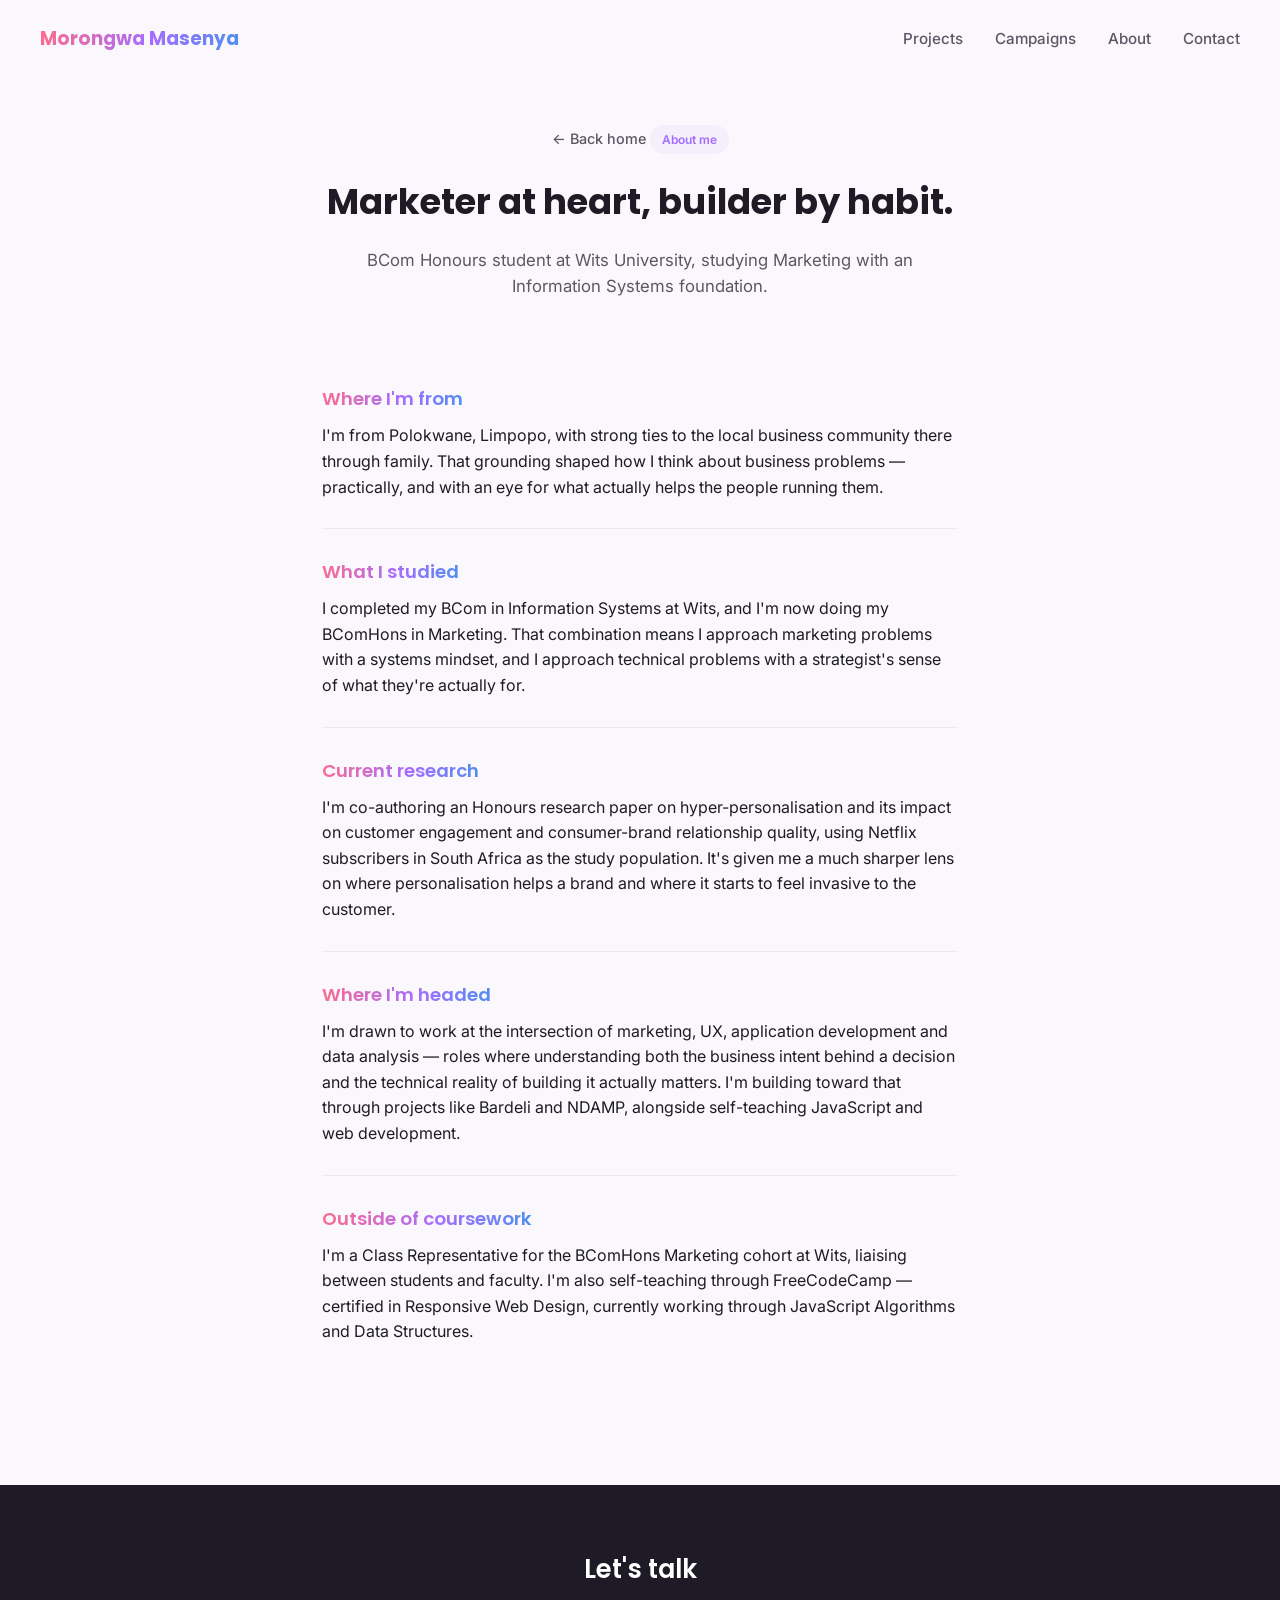
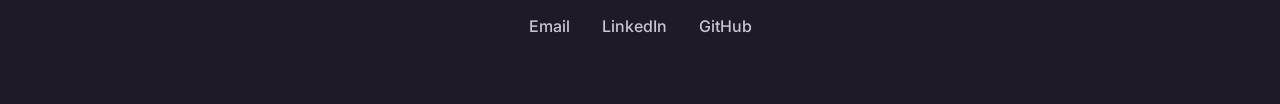
==== about.html @ e1d74e8e "Initial portfolio site" ====
<!DOCTYPE html>
<html lang="en">
<head>
<meta charset="UTF-8">
<meta name="viewport" content="width=device-width, initial-scale=1.0">
<title>About — Morongwa Masenya</title>
<link rel="preconnect" href="https://fonts.googleapis.com">
<link href="https://fonts.googleapis.com/css2?family=Poppins:wght@500;600;700&family=Inter:wght@400;500;600&display=swap" rel="stylesheet">
<link rel="stylesheet" href="css/styles.css">
</head>
<body>

<header class="site-header">
  <a href="index.html" class="logo">Morongwa Masenya</a>
  <nav class="main-nav" id="mainNav">
    <a href="index.html#work">Projects</a>
    <a href="campaign.html">Campaigns</a>
    <a href="about.html">About</a>
    <a href="index.html#contact">Contact</a>
  </nav>
  <button class="nav-toggle" id="navToggle" aria-label="Toggle menu">☰</button>
</header>

<section class="case-hero">
  <a href="index.html" class="back-link">← Back home</a>
  <span class="tag">About me</span>
  <h1>Marketer at heart, builder by habit.</h1>
  <p class="case-sub">BCom Honours student at Wits University, studying Marketing with an Information Systems foundation.</p>
</section>

<section class="case-content">

  <div class="case-block">
    <h2>Where I'm from</h2>
    <p>I'm from Polokwane, Limpopo, with strong ties to the local business community there through family. That grounding shaped how I think about business problems — practically, and with an eye for what actually helps the people running them.</p>
  </div>

  <div class="case-block">
    <h2>What I studied</h2>
    <p>I completed my BCom in Information Systems at Wits, and I'm now doing my BComHons in Marketing. That combination means I approach marketing problems with a systems mindset, and I approach technical problems with a strategist's sense of what they're actually for.</p>
  </div>

  <div class="case-block">
    <h2>Current research</h2>
    <p>I'm co-authoring an Honours research paper on hyper-personalisation and its impact on customer engagement and consumer-brand relationship quality, using Netflix subscribers in South Africa as the study population. It's given me a much sharper lens on where personalisation helps a brand and where it starts to feel invasive to the customer.</p>
  </div>

  <div class="case-block">
    <h2>Where I'm headed</h2>
    <p>I'm drawn to work at the intersection of marketing, UX, application development and data analysis — roles where understanding both the business intent behind a decision and the technical reality of building it actually matters. I'm building toward that through projects like Bardeli and NDAMP, alongside self-teaching JavaScript and web development.</p>
  </div>

  <div class="case-block">
    <h2>Outside of coursework</h2>
    <p>I'm a Class Representative for the BComHons Marketing cohort at Wits, liaising between students and faculty. I'm also self-teaching through FreeCodeCamp — certified in Responsive Web Design, currently working through JavaScript Algorithms and Data Structures.</p>
  </div>

</section>

<footer class="site-footer" id="contact">
  <h2>Let's talk</h2>
  <div class="footer-links">
    <a href="mailto:masenyamorongwa9@gmail.com">Email</a>
    <a href="https://linkedin.com/in/morongwa-masenya" target="_blank" rel="noopener">LinkedIn</a>
    <a href="https://github.com/morongwa-masenya" target="_blank" rel="noopener">GitHub</a>
  </div>
</footer>

<script src="js/main.js"></script>
</body>
</html>
---- css/styles.css ----
:root {
  --bg: #FAF8FC;
  --ink: #1E1B26;
  --muted: #5C5766;

  --pink: #FF6B8B;
  --purple: #A66CFF;
  --blue: #4D8FEF;
  --yellow: #F5B942;

  --gradient-main: linear-gradient(100deg, var(--pink), var(--purple) 55%, var(--blue));

  --font-display: 'Poppins', sans-serif;
  --font-body: 'Inter', sans-serif;
}

* { margin: 0; padding: 0; box-sizing: border-box; }

body {
  background: var(--bg);
  color: var(--ink);
  font-family: var(--font-body);
  line-height: 1.6;
}

a { text-decoration: none; color: inherit; }

/* ---- header ---- */
.site-header {
  display: flex;
  align-items: center;
  justify-content: space-between;
  padding: 1.5rem 2.5rem;
}

.logo {
  font-family: var(--font-display);
  font-weight: 700;
  font-size: 1.15rem;
  background: var(--gradient-main);
  -webkit-background-clip: text;
  background-clip: text;
  color: transparent;
}

.main-nav { display: flex; gap: 2rem; }
.main-nav a { font-weight: 500; font-size: 0.95rem; color: var(--muted); }
.main-nav a:hover { color: var(--ink); }

.nav-toggle { display: none; background: none; border: none; font-size: 1.5rem; cursor: pointer; }

/* ---- hero ---- */
.hero {
  padding: 5rem 2rem 4rem;
  max-width: 760px;
  margin: 0 auto;
  text-align: center;
}

.eyebrow {
  font-weight: 600;
  font-size: 0.8rem;
  letter-spacing: 0.06em;
  text-transform: uppercase;
  background: var(--gradient-main);
  -webkit-background-clip: text;
  background-clip: text;
  color: transparent;
  margin-bottom: 1.25rem;
}

.hero h1 {
  font-family: var(--font-display);
  font-weight: 700;
  font-size: 2.6rem;
  line-height: 1.2;
  margin-bottom: 1.25rem;
}

.hero-sub {
  font-size: 1.05rem;
  color: var(--muted);
  max-width: 560px;
  margin: 0 auto 2rem;
}

.hero-research {
  font-size: 0.9rem;
  color: var(--purple);
  font-weight: 500;
  max-width: 520px;
  margin: 0 auto 2rem;
}

.hero-cta { display: flex; gap: 1rem; justify-content: center; }

.btn {
  font-weight: 600;
  font-size: 0.95rem;
  padding: 0.75rem 1.6rem;
  border-radius: 8px;
  transition: transform 0.15s ease, box-shadow 0.15s ease;
}
.btn:hover { transform: translateY(-2px); }

.btn-gradient {
  background: var(--gradient-main);
  color: #fff;
  box-shadow: 0 8px 20px rgba(166, 108, 255, 0.25);
}

.btn-outline {
  background: transparent;
  border: 1.5px solid #DDD8E4;
  color: var(--ink);
}
.btn-outline:hover { border-color: var(--purple); }

/* ---- sections ---- */
.section-title {
  font-family: var(--font-display);
  font-weight: 600;
  font-size: 1.6rem;
  text-align: center;
  margin-bottom: 2.5rem;
}

.work, .skills, .about-teaser { padding: 4rem 2rem; max-width: 1100px; margin: 0 auto; }

/* ---- project cards ---- */
.card-grid {
  display: grid;
  grid-template-columns: repeat(auto-fit, minmax(260px, 1fr));
  gap: 1.75rem;
}

.proj-card {
  position: relative;
  display: block;
  background: #fff;
  padding: 2rem 1.75rem 1.75rem;
  border-radius: 14px;
  border: 1px solid #ECE8F1;
  box-shadow: 0 4px 16px rgba(30, 27, 38, 0.05);
  overflow: hidden;
  transition: transform 0.2s ease, box-shadow 0.2s ease;
}
.proj-card:hover {
  transform: translateY(-4px);
  box-shadow: 0 12px 28px rgba(30, 27, 38, 0.09);
}

.card-bar {
  position: absolute;
  top: 0; left: 0; right: 0;
  height: 5px;
}
.bar-1 { background: linear-gradient(90deg, var(--pink), var(--purple)); }
.bar-2 { background: linear-gradient(90deg, var(--purple), var(--blue)); }
.bar-3 { background: linear-gradient(90deg, var(--blue), var(--yellow)); }

.tag {
  display: inline-block;
  font-size: 0.75rem;
  font-weight: 600;
  color: var(--purple);
  background: #F4EFFB;
  padding: 0.3rem 0.75rem;
  border-radius: 999px;
  margin-bottom: 0.9rem;
}

.proj-card h3 { font-family: var(--font-display); font-weight: 600; font-size: 1.15rem; margin-bottom: 0.6rem; }
.proj-card p { font-size: 0.92rem; color: var(--muted); margin-bottom: 1.25rem; }
.card-link { font-weight: 600; font-size: 0.9rem; color: var(--blue); }

/* ---- pills ---- */
.pill-row { display: flex; flex-wrap: wrap; gap: 0.75rem; justify-content: center; }
.pill {
  font-weight: 500;
  font-size: 0.9rem;
  padding: 0.55rem 1.15rem;
  border-radius: 999px;
  border: 1px solid #ECE8F1;
  background: #fff;
  color: var(--ink);
}

/* ---- about teaser ---- */
.about-teaser-text { max-width: 600px; margin: 0 auto; text-align: center; }
.about-teaser-text p { margin: 1rem 0 1.5rem; color: var(--muted); }

/* ---- footer ---- */
.site-footer {
  background: var(--ink);
  color: #fff;
  text-align: center;
  padding: 4rem 2rem;
  margin-top: 3rem;
}
.site-footer h2 { font-family: var(--font-display); font-weight: 600; font-size: 1.6rem; margin-bottom: 1.5rem; }
.footer-links { display: flex; gap: 2rem; justify-content: center; }
.footer-links a { font-weight: 500; color: #C9C4D4; }
.footer-links a:hover { color: #fff; }

/* ---- responsive ---- */
@media (max-width: 768px) {
  .main-nav {
    position: absolute;
    top: 68px;
    right: 2rem;
    background: #fff;
    border: 1px solid #ECE8F1;
    border-radius: 12px;
    box-shadow: 0 8px 24px rgba(30,27,38,0.08);
    flex-direction: column;
    padding: 1rem 1.5rem;
    display: none;
  }
  .main-nav.open { display: flex; }
  .nav-toggle { display: block; }
  .hero h1 { font-size: 2rem; }
}

/* ---- case study pages ---- */
.case-hero {
  max-width: 760px;
  margin: 0 auto;
  padding: 3rem 2rem 2.5rem;
  text-align: center;
}

.back-link {
  display: inline-block;
  font-size: 0.9rem;
  font-weight: 500;
  color: var(--muted);
  margin-bottom: 1.5rem;
}
.back-link:hover { color: var(--purple); }

.case-hero .tag { margin-bottom: 1rem; }

.case-hero h1 {
  font-family: var(--font-display);
  font-weight: 700;
  font-size: 2.2rem;
  margin-bottom: 1rem;
}

.case-sub {
  font-size: 1.05rem;
  color: var(--muted);
  max-width: 560px;
  margin: 0 auto;
}

.case-content {
  max-width: 700px;
  margin: 0 auto;
  padding: 1rem 2rem 4rem;
}

.case-block {
  padding: 1.75rem 0;
  border-bottom: 1px solid #ECE8F1;
}
.case-block:last-child { border-bottom: none; }

.case-block h2 {
  font-family: var(--font-display);
  font-weight: 600;
  font-size: 1.15rem;
  margin-bottom: 0.6rem;
  background: var(--gradient-main);
  -webkit-background-clip: text;
  background-clip: text;
  color: transparent;
  display: inline-block;
}

.case-block p { color: var(--ink); font-size: 1rem; }

.placeholder-note {
  color: var(--muted);
  font-style: italic;
  font-size: 0.9rem;
}

.proj-card-empty {
  border-style: dashed;
  box-shadow: none;
  background: transparent;
  display: flex;
  flex-direction: column;
  justify-content: center;
  min-height: 180px;
}
.proj-card-empty:hover { transform: none; }

.tag-muted { color: var(--muted); background: #F1EEF6; }
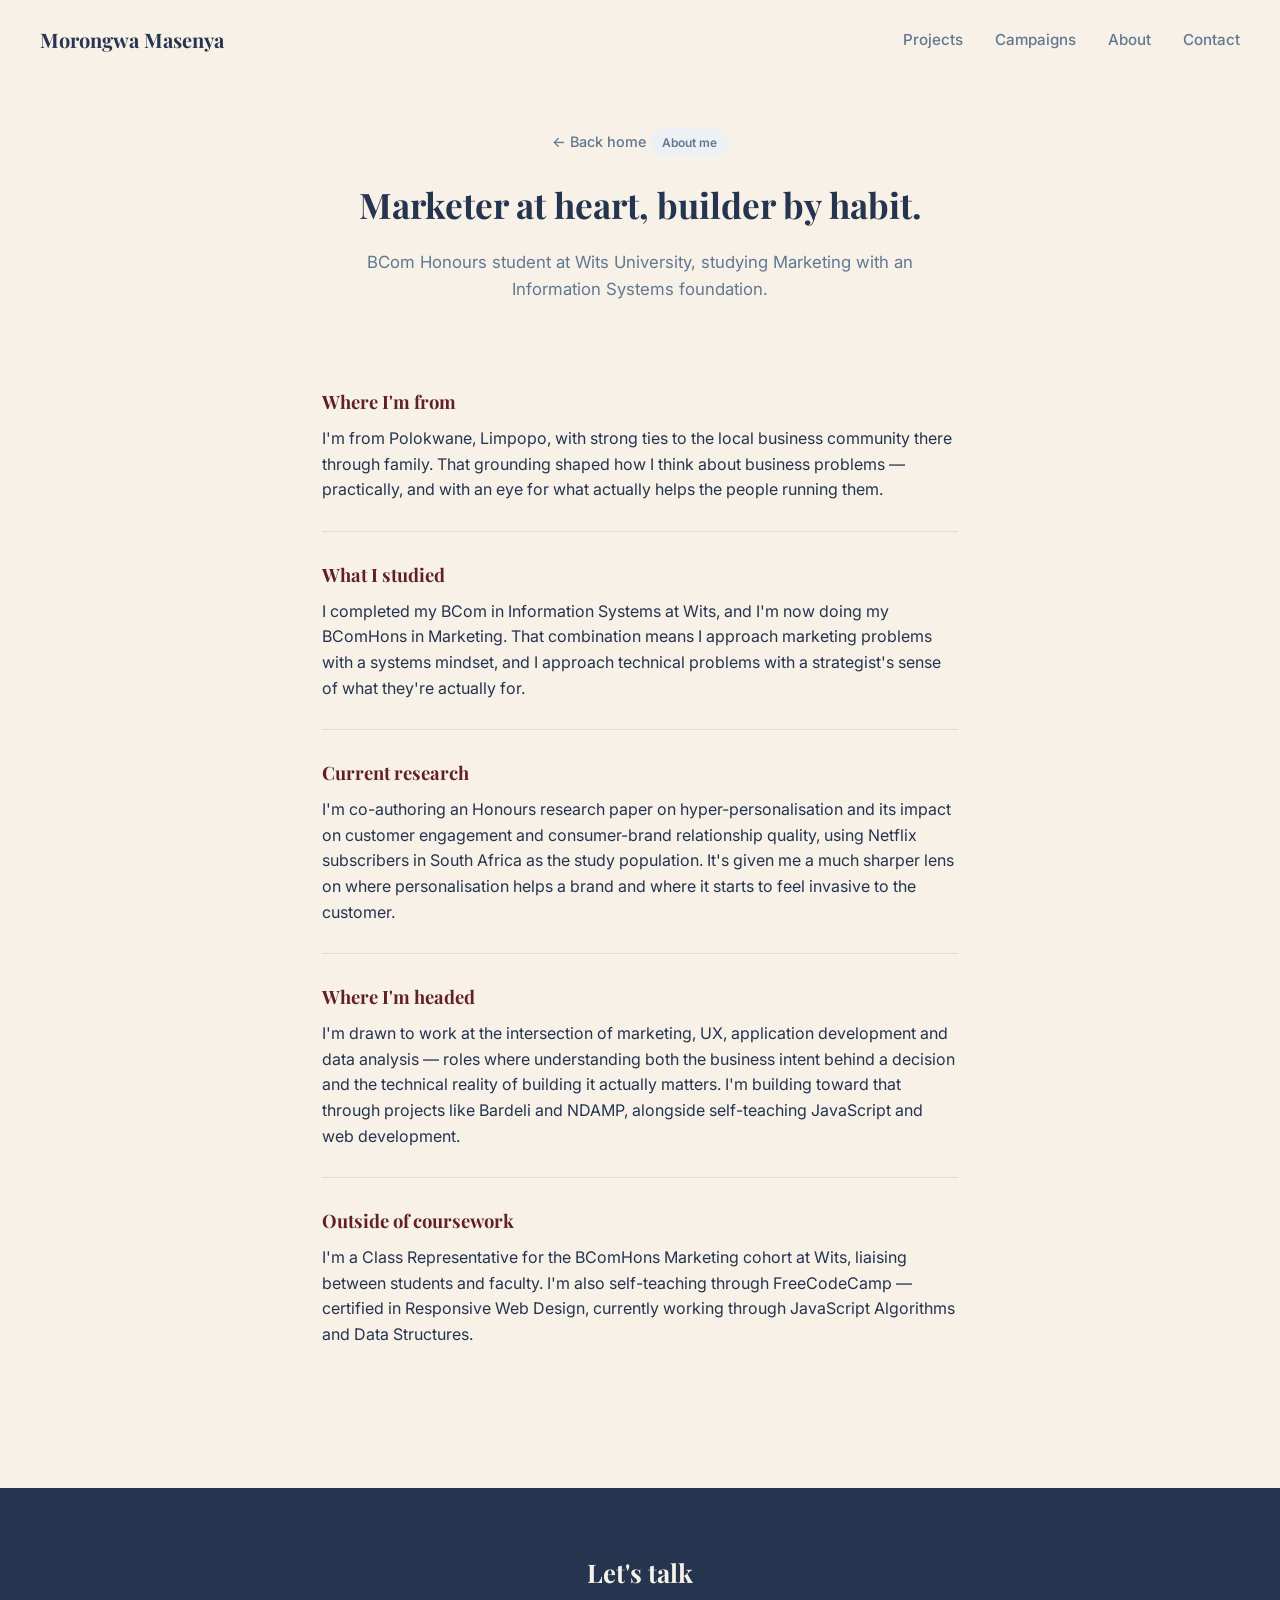
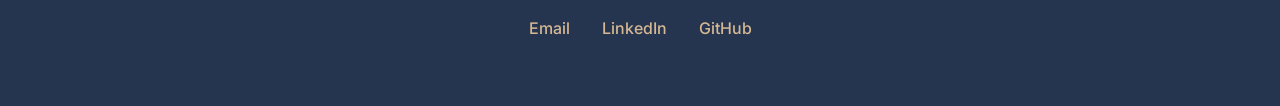
==== commit 1206b3b0: "Additional tweaks" ====
--- a/about.html
+++ b/about.html
@@ -5,7 +5,7 @@
 <meta name="viewport" content="width=device-width, initial-scale=1.0">
 <title>About — Morongwa Masenya</title>
 <link rel="preconnect" href="https://fonts.googleapis.com">
-<link href="https://fonts.googleapis.com/css2?family=Poppins:wght@500;600;700&family=Inter:wght@400;500;600&display=swap" rel="stylesheet">
+<link href="https://fonts.googleapis.com/css2?family=Playfair+Display:wght@700;800&family=Poppins:wght@600;700&family=Inter:wght@400;500;600&display=swap" rel="stylesheet">
 <link rel="stylesheet" href="css/styles.css">
 </head>
 <body>
--- a/css/styles.css
+++ b/css/styles.css
@@ -1,23 +1,19 @@
 :root {
-  --bg: #FAF8FC;
-  --ink: #1E1B26;
-  --muted: #5C5766;
-
-  --pink: #FF6B8B;
-  --purple: #A66CFF;
-  --blue: #4D8FEF;
-  --yellow: #F5B942;
-
-  --gradient-main: linear-gradient(100deg, var(--pink), var(--purple) 55%, var(--blue));
-
-  --font-display: 'Poppins', sans-serif;
+  --cream: #F7F1E8;
+  --ink: #25344F;       /* Space Cadet */
+  --muted: #617891;     /* Slate Gray */
+  --tan: #D5B893;
+  --coffee: #6F4D38;
+  --wine: #632024;      /* Caput Mortuum */
+
+--font-display: 'Playfair Display', serif;
   --font-body: 'Inter', sans-serif;
 }
 
 * { margin: 0; padding: 0; box-sizing: border-box; }
 
 body {
-  background: var(--bg);
+  background: var(--cream);
   color: var(--ink);
   font-family: var(--font-body);
   line-height: 1.6;
@@ -36,20 +32,19 @@
 .logo {
   font-family: var(--font-display);
   font-weight: 700;
-  font-size: 1.15rem;
-  background: var(--gradient-main);
-  -webkit-background-clip: text;
-  background-clip: text;
-  color: transparent;
+  font-size: 1.25rem;
+  color: var(--ink);
 }
 
 .main-nav { display: flex; gap: 2rem; }
 .main-nav a { font-weight: 500; font-size: 0.95rem; color: var(--muted); }
-.main-nav a:hover { color: var(--ink); }
-
-.nav-toggle { display: none; background: none; border: none; font-size: 1.5rem; cursor: pointer; }
+.main-nav a:hover { color: var(--wine); }
+
+.nav-toggle { display: none; background: none; border: none; font-size: 1.5rem; cursor: pointer; color: var(--ink); }
 
 /* ---- hero ---- */
+
+
 .hero {
   padding: 5rem 2rem 4rem;
   max-width: 760px;
@@ -60,20 +55,18 @@
 .eyebrow {
   font-weight: 600;
   font-size: 0.8rem;
-  letter-spacing: 0.06em;
+  letter-spacing: 0.08em;
   text-transform: uppercase;
-  background: var(--gradient-main);
-  -webkit-background-clip: text;
-  background-clip: text;
-  color: transparent;
+  color: var(--coffee);
   margin-bottom: 1.25rem;
 }
 
 .hero h1 {
-  font-family: var(--font-display);
+  font-family: 'Poppins', sans-serif;
   font-weight: 700;
-  font-size: 2.6rem;
-  line-height: 1.2;
+  font-size: 2.75rem;
+  line-height: 1.25;
+  color: var(--ink);
   margin-bottom: 1.25rem;
 }
 
@@ -81,12 +74,12 @@
   font-size: 1.05rem;
   color: var(--muted);
   max-width: 560px;
-  margin: 0 auto 2rem;
+  margin: 0 auto 1rem;
 }
 
 .hero-research {
   font-size: 0.9rem;
-  color: var(--purple);
+  color: var(--wine);
   font-weight: 500;
   max-width: 520px;
   margin: 0 auto 2rem;
@@ -98,31 +91,32 @@
   font-weight: 600;
   font-size: 0.95rem;
   padding: 0.75rem 1.6rem;
-  border-radius: 8px;
+  border-radius: 6px;
   transition: transform 0.15s ease, box-shadow 0.15s ease;
 }
 .btn:hover { transform: translateY(-2px); }
 
 .btn-gradient {
-  background: var(--gradient-main);
-  color: #fff;
-  box-shadow: 0 8px 20px rgba(166, 108, 255, 0.25);
-}
+  background: var(--ink);
+  color: var(--cream);
+}
+.btn-gradient:hover { background: var(--wine); }
 
 .btn-outline {
   background: transparent;
-  border: 1.5px solid #DDD8E4;
-  color: var(--ink);
-}
-.btn-outline:hover { border-color: var(--purple); }
+  border: 1.5px solid var(--muted);
+  color: var(--ink);
+}
+.btn-outline:hover { border-color: var(--wine); color: var(--wine); }
 
 /* ---- sections ---- */
 .section-title {
   font-family: var(--font-display);
-  font-weight: 600;
-  font-size: 1.6rem;
+  font-weight: 700;
+  font-size: 1.7rem;
   text-align: center;
   margin-bottom: 2.5rem;
+  color: var(--ink);
 }
 
 .work, .skills, .about-teaser { padding: 4rem 2rem; max-width: 1100px; margin: 0 auto; }
@@ -139,40 +133,46 @@
   display: block;
   background: #fff;
   padding: 2rem 1.75rem 1.75rem;
-  border-radius: 14px;
-  border: 1px solid #ECE8F1;
-  box-shadow: 0 4px 16px rgba(30, 27, 38, 0.05);
+  border-radius: 10px;
+  border: 1px solid #E4DACB;
+  box-shadow: 0 4px 14px rgba(37, 52, 79, 0.05);
   overflow: hidden;
   transition: transform 0.2s ease, box-shadow 0.2s ease;
 }
 .proj-card:hover {
   transform: translateY(-4px);
-  box-shadow: 0 12px 28px rgba(30, 27, 38, 0.09);
+  box-shadow: 0 12px 26px rgba(37, 52, 79, 0.09);
 }
 
 .card-bar {
   position: absolute;
   top: 0; left: 0; right: 0;
-  height: 5px;
-}
-.bar-1 { background: linear-gradient(90deg, var(--pink), var(--purple)); }
-.bar-2 { background: linear-gradient(90deg, var(--purple), var(--blue)); }
-.bar-3 { background: linear-gradient(90deg, var(--blue), var(--yellow)); }
+  height: 4px;
+}
+/* tech projects — slate/navy */
+.bar-1 { background: var(--muted); }
+.bar-2 { background: var(--ink); }
+/* marketing/campaign work — coffee/wine */
+.bar-3 { background: var(--coffee); }
+.bar-4 { background: var(--wine); }
 
 .tag {
   display: inline-block;
   font-size: 0.75rem;
   font-weight: 600;
-  color: var(--purple);
-  background: #F4EFFB;
   padding: 0.3rem 0.75rem;
   border-radius: 999px;
   margin-bottom: 0.9rem;
 }
-
-.proj-card h3 { font-family: var(--font-display); font-weight: 600; font-size: 1.15rem; margin-bottom: 0.6rem; }
+/* default tag = tech */
+.tag { color: var(--muted); background: #EDF1F4; }
+/* campaign tag override */
+.tag-campaign { color: var(--coffee); background: #F3ECE3; }
+.tag-muted { color: var(--muted); background: #EDF1F4; }
+
+.proj-card h3 { font-family: var(--font-display); font-weight: 700; font-size: 1.2rem; margin-bottom: 0.6rem; color: var(--ink); }
 .proj-card p { font-size: 0.92rem; color: var(--muted); margin-bottom: 1.25rem; }
-.card-link { font-weight: 600; font-size: 0.9rem; color: var(--blue); }
+.card-link { font-weight: 600; font-size: 0.9rem; color: var(--wine); }
 
 /* ---- pills ---- */
 .pill-row { display: flex; flex-wrap: wrap; gap: 0.75rem; justify-content: center; }
@@ -181,7 +181,7 @@
   font-size: 0.9rem;
   padding: 0.55rem 1.15rem;
   border-radius: 999px;
-  border: 1px solid #ECE8F1;
+  border: 1px solid #E4DACB;
   background: #fff;
   color: var(--ink);
 }
@@ -193,109 +193,59 @@
 /* ---- footer ---- */
 .site-footer {
   background: var(--ink);
-  color: #fff;
+  color: var(--cream);
   text-align: center;
   padding: 4rem 2rem;
   margin-top: 3rem;
 }
-.site-footer h2 { font-family: var(--font-display); font-weight: 600; font-size: 1.6rem; margin-bottom: 1.5rem; }
-.footer-links { display: flex; gap: 2rem; justify-content: center; }
-.footer-links a { font-weight: 500; color: #C9C4D4; }
+.site-footer h2 { font-family: var(--font-display); font-weight: 700; font-size: 1.6rem; margin-bottom: 1.5rem; }
+.footer-links { display: flex; gap: 2rem; justify-content: center; flex-wrap: wrap; }
+.footer-links a { font-weight: 500; color: var(--tan); }
 .footer-links a:hover { color: #fff; }
+
+/* ---- case study pages ---- */
+.case-hero { max-width: 760px; margin: 0 auto; padding: 3rem 2rem 2.5rem; text-align: center; }
+.back-link { display: inline-block; font-size: 0.9rem; font-weight: 500; color: var(--muted); margin-bottom: 1.5rem; }
+.back-link:hover { color: var(--wine); }
+.case-hero .tag { margin-bottom: 1rem; }
+.case-hero h1 { font-family: var(--font-display); font-weight: 700; font-size: 2.2rem; margin-bottom: 1rem; color: var(--ink); }
+.case-sub { font-size: 1.05rem; color: var(--muted); max-width: 560px; margin: 0 auto; }
+
+.case-content { max-width: 700px; margin: 0 auto; padding: 1rem 2rem 4rem; }
+.case-block { padding: 1.75rem 0; border-bottom: 1px solid #E4DACB; }
+.case-block:last-child { border-bottom: none; }
+.case-block h2 { font-family: var(--font-display); font-weight: 700; font-size: 1.15rem; margin-bottom: 0.6rem; color: var(--wine); }
+.case-block p { color: var(--ink); font-size: 1rem; }
+.placeholder-note { color: var(--muted); font-style: italic; font-size: 0.9rem; }
+
+/* ---- certification cards ---- */
+.cert-card {
+  position: relative; display: block; background: #fff;
+  padding: 2rem 1.75rem 1.75rem; border-radius: 10px;
+  border: 1px solid #E4DACB; box-shadow: 0 4px 14px rgba(37, 52, 79, 0.05);
+  overflow: hidden; transition: transform 0.2s ease, box-shadow 0.2s ease;
+}
+.cert-card:hover { transform: translateY(-4px); box-shadow: 0 12px 26px rgba(37, 52, 79, 0.09); }
+.cert-card h3 { font-family: var(--font-display); font-weight: 700; font-size: 1.15rem; margin-bottom: 0.6rem; color: var(--ink); }
+.cert-card p { font-size: 0.92rem; color: var(--muted); margin-bottom: 1rem; }
+.cert-date { display: inline-block; font-size: 0.8rem; font-weight: 600; color: var(--coffee); margin-bottom: 1rem; }
+
+/* ---- empty/coming soon card ---- */
+.proj-card-empty {
+  border-style: dashed; box-shadow: none; background: transparent;
+  display: flex; flex-direction: column; justify-content: center; min-height: 180px;
+}
+.proj-card-empty:hover { transform: none; }
 
 /* ---- responsive ---- */
 @media (max-width: 768px) {
   .main-nav {
-    position: absolute;
-    top: 68px;
-    right: 2rem;
-    background: #fff;
-    border: 1px solid #ECE8F1;
-    border-radius: 12px;
-    box-shadow: 0 8px 24px rgba(30,27,38,0.08);
-    flex-direction: column;
-    padding: 1rem 1.5rem;
-    display: none;
+    position: absolute; top: 68px; right: 2rem;
+    background: #fff; border: 1px solid #E4DACB; border-radius: 10px;
+    box-shadow: 0 8px 24px rgba(37,52,79,0.08);
+    flex-direction: column; padding: 1rem 1.5rem; display: none;
   }
   .main-nav.open { display: flex; }
   .nav-toggle { display: block; }
-  .hero h1 { font-size: 2rem; }
-}
-
-/* ---- case study pages ---- */
-.case-hero {
-  max-width: 760px;
-  margin: 0 auto;
-  padding: 3rem 2rem 2.5rem;
-  text-align: center;
-}
-
-.back-link {
-  display: inline-block;
-  font-size: 0.9rem;
-  font-weight: 500;
-  color: var(--muted);
-  margin-bottom: 1.5rem;
-}
-.back-link:hover { color: var(--purple); }
-
-.case-hero .tag { margin-bottom: 1rem; }
-
-.case-hero h1 {
-  font-family: var(--font-display);
-  font-weight: 700;
-  font-size: 2.2rem;
-  margin-bottom: 1rem;
-}
-
-.case-sub {
-  font-size: 1.05rem;
-  color: var(--muted);
-  max-width: 560px;
-  margin: 0 auto;
-}
-
-.case-content {
-  max-width: 700px;
-  margin: 0 auto;
-  padding: 1rem 2rem 4rem;
-}
-
-.case-block {
-  padding: 1.75rem 0;
-  border-bottom: 1px solid #ECE8F1;
-}
-.case-block:last-child { border-bottom: none; }
-
-.case-block h2 {
-  font-family: var(--font-display);
-  font-weight: 600;
-  font-size: 1.15rem;
-  margin-bottom: 0.6rem;
-  background: var(--gradient-main);
-  -webkit-background-clip: text;
-  background-clip: text;
-  color: transparent;
-  display: inline-block;
-}
-
-.case-block p { color: var(--ink); font-size: 1rem; }
-
-.placeholder-note {
-  color: var(--muted);
-  font-style: italic;
-  font-size: 0.9rem;
-}
-
-.proj-card-empty {
-  border-style: dashed;
-  box-shadow: none;
-  background: transparent;
-  display: flex;
-  flex-direction: column;
-  justify-content: center;
-  min-height: 180px;
-}
-.proj-card-empty:hover { transform: none; }
-
-.tag-muted { color: var(--muted); background: #F1EEF6; }+  .hero h1 { font-size: 2.1rem; }
+}
